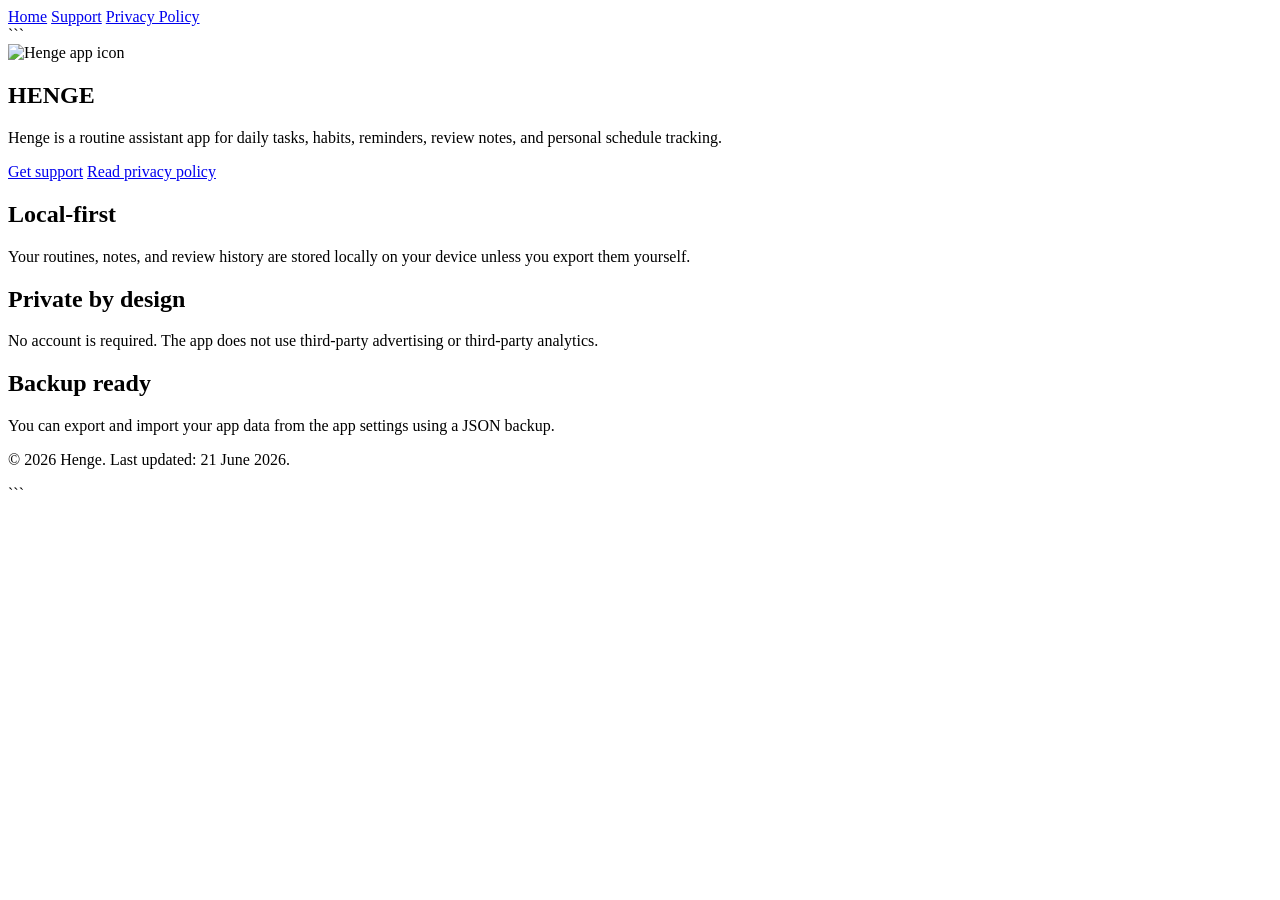
==== index.html @ 50da933f "Update index.html" ====
<!doctype html>

<html lang="en">
<head>
  <meta charset="utf-8">
  <meta name="viewport" content="width=device-width, initial-scale=1">

  <title>HENGE — routine assistant</title>
  <meta name="description" content="Henge is a routine assistant app for daily routines, habits, reminders, review notes, and personal schedule tracking.">

  <link rel="stylesheet" href="style.css">

  <link rel="icon" href="assets/favicon.ico">
  <link rel="apple-touch-icon" href="assets/apple-touch-icon.png">

  <meta property="og:title" content="HENGE">
  <meta property="og:description" content="A routine assistant app for routines, habits, reminders, notes, and review.">
  <meta property="og:image" content="assets/og-image.png">
  <meta property="og:type" content="website">

  <meta name="theme-color" content="#0f1115">
</head>
<body>
  <main class="wrapper">
    <nav>
      <a href="index.html">Home</a>
      <a href="support.html">Support</a>
      <a href="privacy.html">Privacy Policy</a>
    </nav>

```
<section class="hero">
  <img class="app-icon" src="assets/henge-icon.png" alt="Henge app icon">

  <h1>HENGE</h1>
  <p>Henge is a routine assistant app for daily tasks, habits, reminders, review notes, and personal schedule tracking.</p>

  <p>
    <a class="button" href="support.html">Get support</a>
    <a class="button" href="privacy.html">Read privacy policy</a>
  </p>
</section>

<section class="grid">
  <div class="card">
    <h2>Local-first</h2>
    <p>Your routines, notes, and review history are stored locally on your device unless you export them yourself.</p>
  </div>

  <div class="card">
    <h2>Private by design</h2>
    <p>No account is required. The app does not use third-party advertising or third-party analytics.</p>
  </div>

  <div class="card">
    <h2>Backup ready</h2>
    <p>You can export and import your app data from the app settings using a JSON backup.</p>
  </div>
</section>

<p class="footer">© 2026 Henge. Last updated: 21 June 2026.</p>
```

  </main>
</body>
</html>
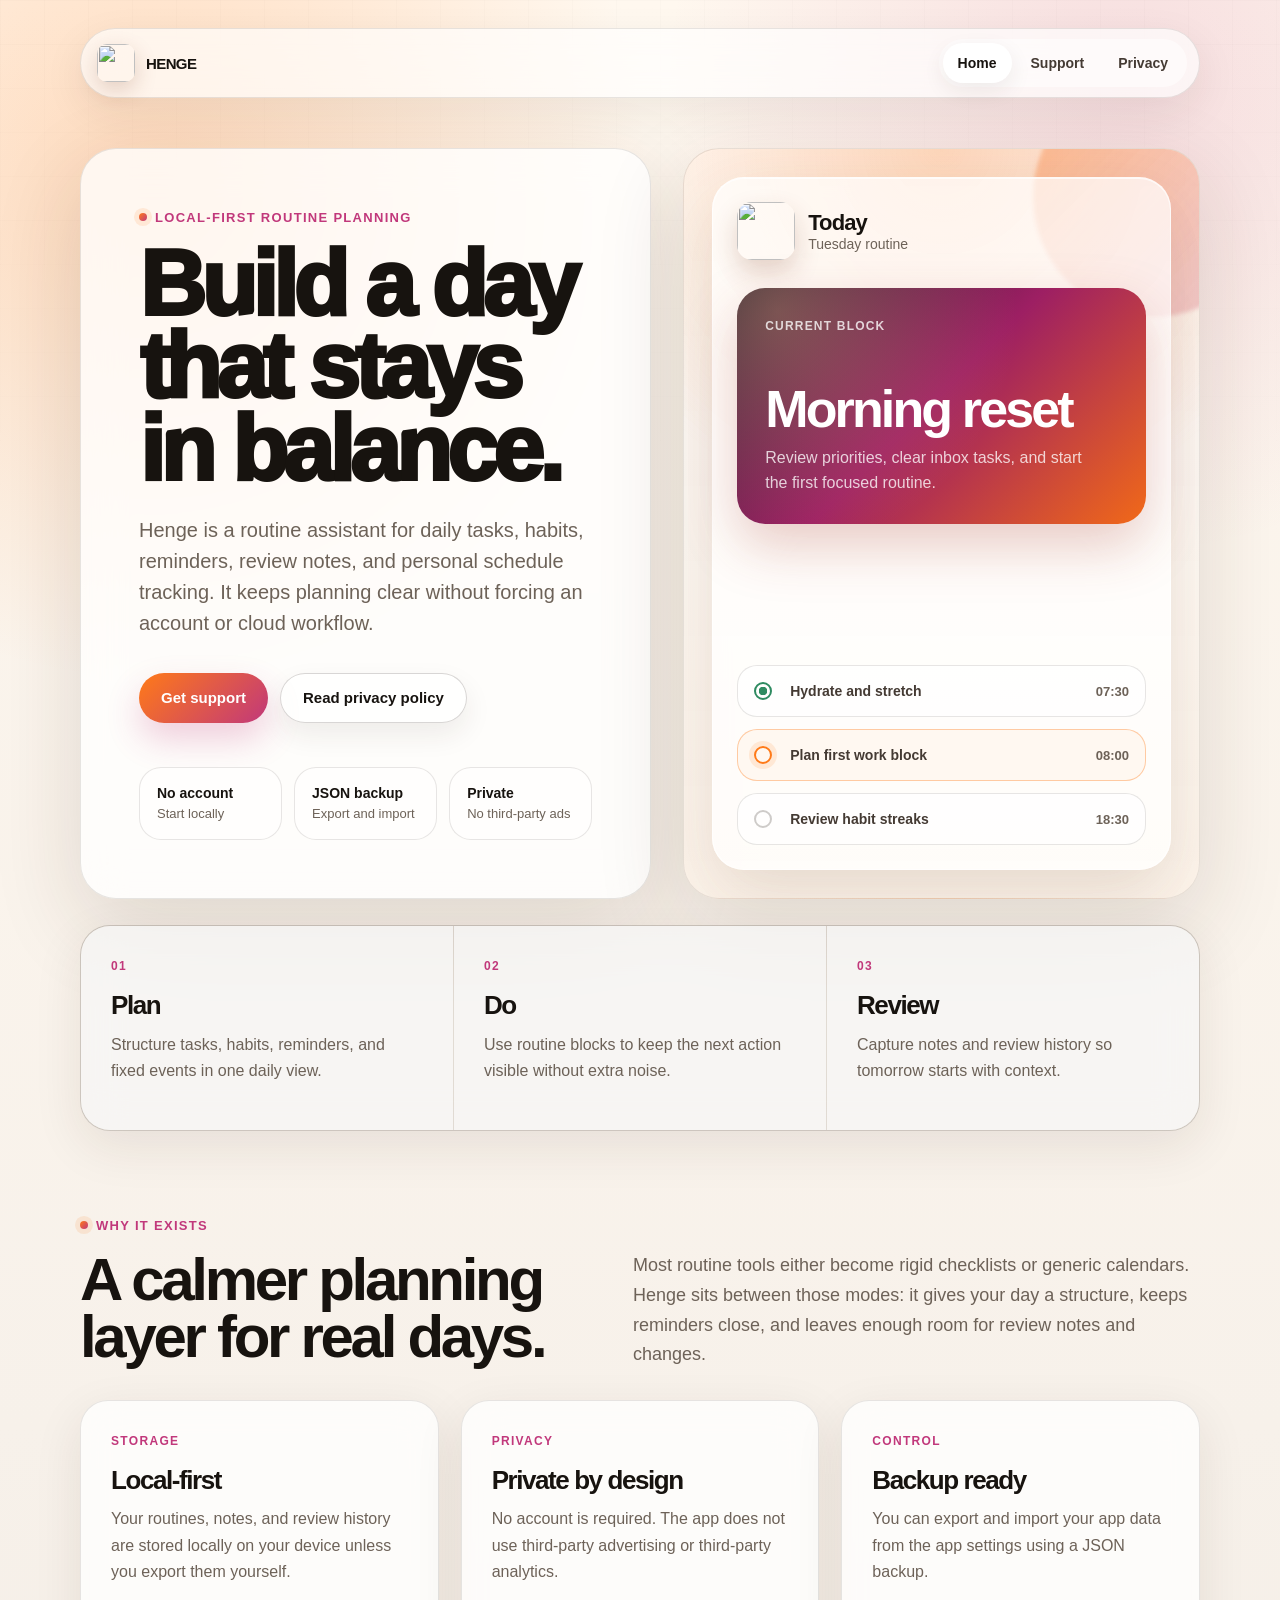
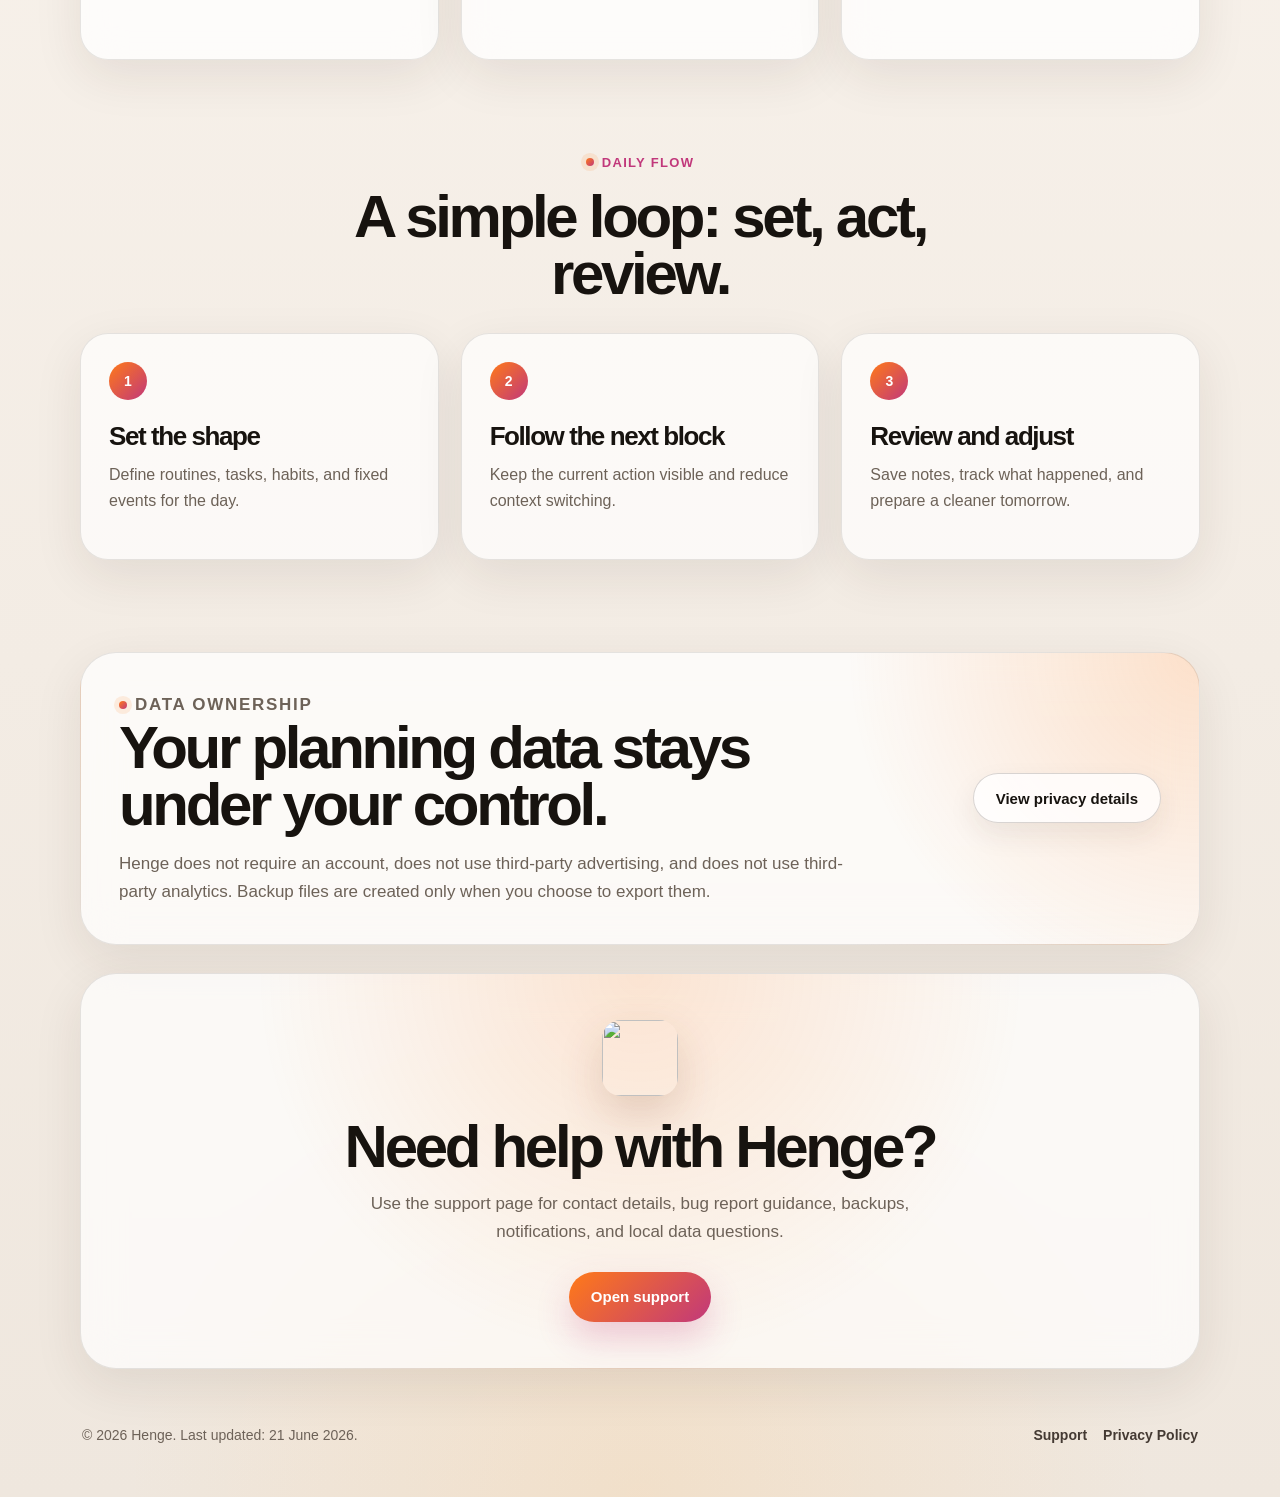
==== commit 67170b32: "Improve Henge website UI and UX" ====
--- a/index.html
+++ b/index.html
@@ -1,66 +1,191 @@
 <!doctype html>
-
 <html lang="en">
 <head>
   <meta charset="utf-8">
   <meta name="viewport" content="width=device-width, initial-scale=1">
 
-  <title>HENGE — routine assistant</title>
+  <title>HENGE — Routine assistant for daily planning</title>
   <meta name="description" content="Henge is a routine assistant app for daily routines, habits, reminders, review notes, and personal schedule tracking.">
 
   <link rel="stylesheet" href="style.css">
-
   <link rel="icon" href="assets/favicon.ico">
   <link rel="apple-touch-icon" href="assets/apple-touch-icon.png">
+  <link rel="manifest" href="site.webmanifest">
 
   <meta property="og:title" content="HENGE">
   <meta property="og:description" content="A routine assistant app for routines, habits, reminders, notes, and review.">
   <meta property="og:image" content="assets/og-image.png">
   <meta property="og:type" content="website">
 
-  <meta name="theme-color" content="#0f1115">
+  <meta name="theme-color" content="#fff8ef">
 </head>
 <body>
-  <main class="wrapper">
-    <nav>
-      <a href="index.html">Home</a>
-      <a href="support.html">Support</a>
-      <a href="privacy.html">Privacy Policy</a>
-    </nav>
+  <a class="skip-link" href="#main">Skip to content</a>
 
-```
-<section class="hero">
-  <img class="app-icon" src="assets/henge-icon.png" alt="Henge app icon">
+  <div class="site-shell">
+    <header class="site-header">
+      <a class="brand" href="index.html" aria-label="Henge home">
+        <img src="assets/henge-icon.png" alt="" class="brand-icon">
+        <span>HENGE</span>
+      </a>
 
-  <h1>HENGE</h1>
-  <p>Henge is a routine assistant app for daily tasks, habits, reminders, review notes, and personal schedule tracking.</p>
+      <nav class="site-nav" aria-label="Main navigation">
+        <a aria-current="page" href="index.html">Home</a>
+        <a href="support.html">Support</a>
+        <a href="privacy.html">Privacy</a>
+      </nav>
+    </header>
 
-  <p>
-    <a class="button" href="support.html">Get support</a>
-    <a class="button" href="privacy.html">Read privacy policy</a>
-  </p>
-</section>
+    <main id="main">
+      <section class="hero" aria-labelledby="hero-title">
+        <div class="hero-copy">
+          <p class="eyebrow">Local-first routine planning</p>
+          <h1 id="hero-title">Build a day that stays in balance.</h1>
+          <p class="hero-text">Henge is a routine assistant for daily tasks, habits, reminders, review notes, and personal schedule tracking. It keeps planning clear without forcing an account or cloud workflow.</p>
 
-<section class="grid">
-  <div class="card">
-    <h2>Local-first</h2>
-    <p>Your routines, notes, and review history are stored locally on your device unless you export them yourself.</p>
+          <div class="hero-actions" aria-label="Primary actions">
+            <a class="button primary" href="support.html">Get support</a>
+            <a class="button secondary" href="privacy.html">Read privacy policy</a>
+          </div>
+
+          <dl class="proof-grid" aria-label="Henge highlights">
+            <div>
+              <dt>No account</dt>
+              <dd>Start locally</dd>
+            </div>
+            <div>
+              <dt>JSON backup</dt>
+              <dd>Export and import</dd>
+            </div>
+            <div>
+              <dt>Private</dt>
+              <dd>No third-party ads</dd>
+            </div>
+          </dl>
+        </div>
+
+        <div class="hero-visual" aria-label="Henge routine preview">
+          <div class="device-card">
+            <div class="device-topbar">
+              <img src="assets/henge-icon.png" alt="" class="device-icon">
+              <div>
+                <strong>Today</strong>
+                <span>Tuesday routine</span>
+              </div>
+            </div>
+
+            <div class="focus-card">
+              <span class="focus-label">Current block</span>
+              <h2>Morning reset</h2>
+              <p>Review priorities, clear inbox tasks, and start the first focused routine.</p>
+            </div>
+
+            <div class="task-list" aria-hidden="true">
+              <div class="task-row complete"><span></span><p>Hydrate and stretch</p><time>07:30</time></div>
+              <div class="task-row active"><span></span><p>Plan first work block</p><time>08:00</time></div>
+              <div class="task-row"><span></span><p>Review habit streaks</p><time>18:30</time></div>
+            </div>
+          </div>
+        </div>
+      </section>
+
+      <section class="feature-strip" aria-label="Core product promises">
+        <article>
+          <span class="feature-number">01</span>
+          <h2>Plan</h2>
+          <p>Structure tasks, habits, reminders, and fixed events in one daily view.</p>
+        </article>
+        <article>
+          <span class="feature-number">02</span>
+          <h2>Do</h2>
+          <p>Use routine blocks to keep the next action visible without extra noise.</p>
+        </article>
+        <article>
+          <span class="feature-number">03</span>
+          <h2>Review</h2>
+          <p>Capture notes and review history so tomorrow starts with context.</p>
+        </article>
+      </section>
+
+      <section class="section intro-section" aria-labelledby="why-title">
+        <div class="section-heading">
+          <p class="eyebrow">Why it exists</p>
+          <h2 id="why-title">A calmer planning layer for real days.</h2>
+        </div>
+        <div class="section-copy">
+          <p>Most routine tools either become rigid checklists or generic calendars. Henge sits between those modes: it gives your day a structure, keeps reminders close, and leaves enough room for review notes and changes.</p>
+        </div>
+      </section>
+
+      <section class="cards-grid" aria-label="Henge features">
+        <article class="info-card">
+          <span class="card-kicker">Storage</span>
+          <h3>Local-first</h3>
+          <p>Your routines, notes, and review history are stored locally on your device unless you export them yourself.</p>
+        </article>
+
+        <article class="info-card">
+          <span class="card-kicker">Privacy</span>
+          <h3>Private by design</h3>
+          <p>No account is required. The app does not use third-party advertising or third-party analytics.</p>
+        </article>
+
+        <article class="info-card">
+          <span class="card-kicker">Control</span>
+          <h3>Backup ready</h3>
+          <p>You can export and import your app data from the app settings using a JSON backup.</p>
+        </article>
+      </section>
+
+      <section class="workflow" aria-labelledby="workflow-title">
+        <div class="section-heading centered">
+          <p class="eyebrow">Daily flow</p>
+          <h2 id="workflow-title">A simple loop: set, act, review.</h2>
+        </div>
+
+        <div class="timeline">
+          <article>
+            <span>1</span>
+            <h3>Set the shape</h3>
+            <p>Define routines, tasks, habits, and fixed events for the day.</p>
+          </article>
+          <article>
+            <span>2</span>
+            <h3>Follow the next block</h3>
+            <p>Keep the current action visible and reduce context switching.</p>
+          </article>
+          <article>
+            <span>3</span>
+            <h3>Review and adjust</h3>
+            <p>Save notes, track what happened, and prepare a cleaner tomorrow.</p>
+          </article>
+        </div>
+      </section>
+
+      <section class="privacy-band" aria-labelledby="privacy-title">
+        <div>
+          <p class="eyebrow">Data ownership</p>
+          <h2 id="privacy-title">Your planning data stays under your control.</h2>
+          <p>Henge does not require an account, does not use third-party advertising, and does not use third-party analytics. Backup files are created only when you choose to export them.</p>
+        </div>
+        <a class="button secondary" href="privacy.html">View privacy details</a>
+      </section>
+
+      <section class="final-cta" aria-labelledby="support-title">
+        <img src="assets/henge-icon.png" alt="" class="cta-icon">
+        <h2 id="support-title">Need help with Henge?</h2>
+        <p>Use the support page for contact details, bug report guidance, backups, notifications, and local data questions.</p>
+        <a class="button primary" href="support.html">Open support</a>
+      </section>
+    </main>
+
+    <footer class="site-footer">
+      <p>© 2026 Henge. Last updated: 21 June 2026.</p>
+      <div>
+        <a href="support.html">Support</a>
+        <a href="privacy.html">Privacy Policy</a>
+      </div>
+    </footer>
   </div>
-
-  <div class="card">
-    <h2>Private by design</h2>
-    <p>No account is required. The app does not use third-party advertising or third-party analytics.</p>
-  </div>
-
-  <div class="card">
-    <h2>Backup ready</h2>
-    <p>You can export and import your app data from the app settings using a JSON backup.</p>
-  </div>
-</section>
-
-<p class="footer">© 2026 Henge. Last updated: 21 June 2026.</p>
-```
-
-  </main>
 </body>
 </html>
--- a/style.css
+++ b/style.css
@@ -0,0 +1,1041 @@
+:root {
+  color-scheme: light;
+  --page: #f7f1ea;
+  --page-warm: #fff8ef;
+  --surface: rgba(255, 255, 255, 0.76);
+  --surface-solid: #ffffff;
+  --surface-muted: rgba(255, 247, 237, 0.72);
+  --text: #17130f;
+  --muted: #6d6258;
+  --muted-strong: #443a33;
+  --line: rgba(42, 31, 22, 0.11);
+  --line-strong: rgba(42, 31, 22, 0.18);
+  --accent: #ff7a18;
+  --accent-2: #c1387b;
+  --accent-3: #5b2cab;
+  --success: #2f8b61;
+  --shadow: 0 28px 90px rgba(55, 36, 22, 0.14);
+  --soft-shadow: 0 16px 50px rgba(55, 36, 22, 0.09);
+  --radius-xl: 36px;
+  --radius-lg: 28px;
+  --radius-md: 20px;
+  --content: 1120px;
+}
+
+* {
+  box-sizing: border-box;
+}
+
+html {
+  min-height: 100%;
+  background: var(--page);
+  scroll-behavior: smooth;
+}
+
+body {
+  margin: 0;
+  min-height: 100%;
+  color: var(--text);
+  font-family: -apple-system, BlinkMacSystemFont, "SF Pro Display", "SF Pro Text", "Segoe UI", sans-serif;
+  text-rendering: optimizeLegibility;
+  background:
+    radial-gradient(circle at 12% 6%, rgba(255, 122, 24, 0.24), transparent 31rem),
+    radial-gradient(circle at 88% 3%, rgba(193, 56, 123, 0.14), transparent 29rem),
+    radial-gradient(circle at 50% 100%, rgba(255, 184, 94, 0.16), transparent 32rem),
+    linear-gradient(180deg, #fff8ef 0%, #f7f1ea 46%, #efe7de 100%);
+}
+
+body::before {
+  content: "";
+  position: fixed;
+  inset: 0;
+  pointer-events: none;
+  opacity: 0.45;
+  background-image: linear-gradient(rgba(23, 19, 15, 0.04) 1px, transparent 1px), linear-gradient(90deg, rgba(23, 19, 15, 0.04) 1px, transparent 1px);
+  background-size: 44px 44px;
+  mask-image: linear-gradient(to bottom, rgba(0, 0, 0, 0.75), transparent 72%);
+}
+
+img {
+  max-width: 100%;
+}
+
+a {
+  color: inherit;
+}
+
+.skip-link {
+  position: absolute;
+  left: 16px;
+  top: -80px;
+  z-index: 10;
+  padding: 10px 14px;
+  border-radius: 999px;
+  color: #fff;
+  background: var(--text);
+  text-decoration: none;
+}
+
+.skip-link:focus {
+  top: 16px;
+}
+
+.site-shell {
+  position: relative;
+  width: min(var(--content), calc(100% - 48px));
+  margin: 0 auto;
+  padding: 28px 0 54px;
+}
+
+.site-header {
+  position: sticky;
+  top: 16px;
+  z-index: 5;
+  display: flex;
+  align-items: center;
+  justify-content: space-between;
+  gap: 20px;
+  min-height: 64px;
+  margin-bottom: 50px;
+  padding: 10px 12px 10px 16px;
+  border: 1px solid var(--line);
+  border-radius: 999px;
+  background: rgba(255, 255, 255, 0.66);
+  box-shadow: 0 14px 42px rgba(55, 36, 22, 0.08);
+  backdrop-filter: blur(22px);
+}
+
+.brand {
+  display: inline-flex;
+  align-items: center;
+  gap: 11px;
+  min-width: 0;
+  color: var(--text);
+  text-decoration: none;
+  font-size: 15px;
+  font-weight: 900;
+  letter-spacing: -0.04em;
+}
+
+.brand-icon {
+  width: 38px;
+  height: 38px;
+  flex: 0 0 auto;
+  object-fit: cover;
+  border-radius: 10px;
+  box-shadow: 0 8px 22px rgba(119, 49, 18, 0.20);
+}
+
+.site-nav {
+  display: flex;
+  align-items: center;
+  gap: 4px;
+  padding: 4px;
+  border-radius: 999px;
+  background: rgba(255, 255, 255, 0.52);
+}
+
+.site-nav a {
+  display: inline-flex;
+  align-items: center;
+  justify-content: center;
+  min-height: 40px;
+  padding: 0 15px;
+  border-radius: 999px;
+  color: var(--muted-strong);
+  text-decoration: none;
+  font-size: 14px;
+  font-weight: 700;
+  white-space: nowrap;
+}
+
+.site-nav a:hover,
+.site-nav a[aria-current="page"] {
+  color: var(--text);
+  background: var(--surface-solid);
+  box-shadow: 0 8px 22px rgba(55, 36, 22, 0.08);
+}
+
+.hero {
+  display: grid;
+  grid-template-columns: minmax(0, 1.05fr) minmax(360px, 0.95fr);
+  gap: 32px;
+  align-items: stretch;
+  margin-bottom: 26px;
+}
+
+.hero-copy,
+.hero-visual,
+.feature-strip,
+.info-card,
+.privacy-band,
+.final-cta,
+.subpage-hero,
+.contact-card,
+.policy-card,
+.policy-summary,
+.faq-card {
+  border: 1px solid var(--line);
+  background: var(--surface);
+  box-shadow: var(--soft-shadow);
+  backdrop-filter: blur(20px);
+}
+
+.hero-copy {
+  min-height: 620px;
+  padding: 58px;
+  border-radius: var(--radius-xl);
+  box-shadow: var(--shadow);
+}
+
+.eyebrow {
+  display: inline-flex;
+  align-items: center;
+  gap: 8px;
+  margin: 0 0 18px;
+  color: var(--accent-2);
+  font-size: 13px;
+  font-weight: 850;
+  letter-spacing: 0.10em;
+  text-transform: uppercase;
+}
+
+.eyebrow::before {
+  content: "";
+  width: 8px;
+  height: 8px;
+  border-radius: 999px;
+  background: linear-gradient(135deg, var(--accent), var(--accent-2));
+  box-shadow: 0 0 0 5px rgba(255, 122, 24, 0.12);
+}
+
+h1,
+h2,
+h3,
+p {
+  margin-top: 0;
+}
+
+h1,
+h2,
+h3 {
+  letter-spacing: -0.055em;
+  color: var(--text);
+}
+
+.hero h1 {
+  max-width: 720px;
+  margin-bottom: 24px;
+  font-size: clamp(56px, 8vw, 92px);
+  line-height: 0.9;
+  font-weight: 950;
+}
+
+.hero-text {
+  max-width: 650px;
+  margin-bottom: 34px;
+  color: var(--muted);
+  font-size: 20px;
+  line-height: 1.55;
+}
+
+.hero-actions {
+  display: flex;
+  flex-wrap: wrap;
+  gap: 12px;
+  margin-bottom: 44px;
+}
+
+.button {
+  display: inline-flex;
+  align-items: center;
+  justify-content: center;
+  min-height: 50px;
+  padding: 0 22px;
+  border-radius: 999px;
+  text-decoration: none;
+  font-size: 15px;
+  font-weight: 820;
+  transition: transform 160ms ease, box-shadow 160ms ease, background 160ms ease;
+}
+
+.button:hover {
+  transform: translateY(-1px);
+}
+
+.button.primary {
+  color: #fff;
+  background: linear-gradient(135deg, var(--accent), var(--accent-2));
+  box-shadow: 0 16px 34px rgba(193, 56, 123, 0.24);
+}
+
+.button.secondary {
+  color: var(--text);
+  border: 1px solid var(--line-strong);
+  background: rgba(255, 255, 255, 0.78);
+  box-shadow: 0 12px 28px rgba(55, 36, 22, 0.08);
+}
+
+.proof-grid {
+  display: grid;
+  grid-template-columns: repeat(3, minmax(0, 1fr));
+  gap: 12px;
+  margin: 0;
+}
+
+.proof-grid div {
+  padding: 17px;
+  border: 1px solid var(--line);
+  border-radius: 22px;
+  background: rgba(255, 255, 255, 0.58);
+}
+
+.proof-grid dt {
+  margin-bottom: 4px;
+  color: var(--text);
+  font-size: 14px;
+  font-weight: 850;
+}
+
+.proof-grid dd {
+  margin: 0;
+  color: var(--muted);
+  font-size: 13px;
+  line-height: 1.35;
+}
+
+.hero-visual {
+  position: relative;
+  overflow: hidden;
+  min-height: 620px;
+  padding: 28px;
+  border-radius: var(--radius-xl);
+  background:
+    radial-gradient(circle at 50% 0%, rgba(255, 122, 24, 0.28), transparent 24rem),
+    linear-gradient(180deg, rgba(255, 255, 255, 0.78), rgba(255, 245, 235, 0.74));
+  box-shadow: var(--shadow);
+}
+
+.hero-visual::before {
+  content: "";
+  position: absolute;
+  width: 240px;
+  height: 240px;
+  right: -74px;
+  top: -72px;
+  border-radius: 999px;
+  background: linear-gradient(135deg, rgba(255, 122, 24, 0.36), rgba(193, 56, 123, 0.22));
+  filter: blur(2px);
+}
+
+.device-card {
+  position: relative;
+  display: flex;
+  flex-direction: column;
+  min-height: 100%;
+  padding: 24px;
+  border: 1px solid rgba(255, 255, 255, 0.68);
+  border-radius: 32px;
+  background: rgba(255, 255, 255, 0.70);
+  box-shadow: inset 0 1px 0 rgba(255, 255, 255, 0.72), 0 26px 68px rgba(90, 45, 17, 0.15);
+}
+
+.device-topbar {
+  display: flex;
+  align-items: center;
+  gap: 13px;
+  margin-bottom: 28px;
+}
+
+.device-icon {
+  width: 58px;
+  height: 58px;
+  object-fit: cover;
+  border-radius: 15px;
+  box-shadow: 0 12px 26px rgba(119, 49, 18, 0.20);
+}
+
+.device-topbar strong,
+.device-topbar span {
+  display: block;
+}
+
+.device-topbar strong {
+  font-size: 22px;
+  letter-spacing: -0.04em;
+}
+
+.device-topbar span {
+  color: var(--muted);
+  font-size: 14px;
+}
+
+.focus-card {
+  padding: 28px;
+  border-radius: 28px;
+  color: #fff;
+  background:
+    radial-gradient(circle at 10% 10%, rgba(255, 210, 135, 0.32), transparent 15rem),
+    linear-gradient(135deg, #25162f, #9d1f63 48%, #f16918);
+  box-shadow: 0 22px 54px rgba(166, 55, 41, 0.26);
+}
+
+.focus-label {
+  display: inline-flex;
+  margin-bottom: 52px;
+  color: rgba(255, 255, 255, 0.78);
+  font-size: 12px;
+  font-weight: 820;
+  letter-spacing: 0.10em;
+  text-transform: uppercase;
+}
+
+.focus-card h2 {
+  margin-bottom: 12px;
+  color: #fff;
+  font-size: clamp(34px, 5vw, 52px);
+  line-height: 0.95;
+}
+
+.focus-card p {
+  max-width: 320px;
+  margin-bottom: 0;
+  color: rgba(255, 255, 255, 0.78);
+  line-height: 1.55;
+}
+
+.task-list {
+  display: grid;
+  gap: 12px;
+  margin-top: auto;
+  padding-top: 24px;
+}
+
+.task-row {
+  display: grid;
+  grid-template-columns: 24px minmax(0, 1fr) auto;
+  gap: 12px;
+  align-items: center;
+  padding: 16px;
+  border: 1px solid var(--line);
+  border-radius: 20px;
+  background: rgba(255, 255, 255, 0.68);
+}
+
+.task-row span {
+  width: 18px;
+  height: 18px;
+  border: 2px solid rgba(68, 58, 51, 0.26);
+  border-radius: 999px;
+}
+
+.task-row.complete span {
+  border-color: var(--success);
+  background: radial-gradient(circle, var(--success) 42%, transparent 45%);
+}
+
+.task-row.active {
+  border-color: rgba(255, 122, 24, 0.36);
+  background: rgba(255, 248, 239, 0.88);
+}
+
+.task-row.active span {
+  border-color: var(--accent);
+  box-shadow: 0 0 0 5px rgba(255, 122, 24, 0.13);
+}
+
+.task-row p {
+  overflow: hidden;
+  margin: 0;
+  color: var(--muted-strong);
+  font-size: 14px;
+  font-weight: 700;
+  text-overflow: ellipsis;
+  white-space: nowrap;
+}
+
+.task-row time {
+  color: var(--muted);
+  font-size: 13px;
+  font-weight: 750;
+}
+
+.feature-strip {
+  display: grid;
+  grid-template-columns: repeat(3, 1fr);
+  gap: 1px;
+  overflow: hidden;
+  margin-bottom: 84px;
+  border-radius: 30px;
+  background: var(--line);
+}
+
+.feature-strip article {
+  padding: 30px;
+  background: rgba(255, 255, 255, 0.72);
+}
+
+.feature-number,
+.card-kicker {
+  display: inline-block;
+  margin-bottom: 18px;
+  color: var(--accent-2);
+  font-size: 12px;
+  font-weight: 900;
+  letter-spacing: 0.11em;
+  text-transform: uppercase;
+}
+
+.feature-strip h2,
+.info-card h3,
+.timeline h3,
+.faq-card h3 {
+  margin-bottom: 12px;
+  font-size: 26px;
+  line-height: 1.08;
+}
+
+.feature-strip p,
+.info-card p,
+.timeline p,
+.privacy-band p,
+.final-cta p,
+.subpage-hero p,
+.contact-card p,
+.faq-card p,
+.policy-card p,
+.section-copy p {
+  color: var(--muted);
+  line-height: 1.65;
+}
+
+.section {
+  display: grid;
+  grid-template-columns: minmax(0, 0.92fr) minmax(0, 1.08fr);
+  gap: 70px;
+  align-items: start;
+  margin-bottom: 30px;
+}
+
+.section-heading h2,
+.privacy-band h2,
+.final-cta h2,
+.subpage-hero h1 {
+  margin-bottom: 0;
+  font-size: clamp(38px, 5vw, 60px);
+  line-height: 0.96;
+}
+
+.section-copy {
+  padding-top: 36px;
+}
+
+.section-copy p {
+  margin-bottom: 0;
+  font-size: 18px;
+}
+
+.centered {
+  max-width: 740px;
+  margin-inline: auto;
+  text-align: center;
+}
+
+.cards-grid {
+  display: grid;
+  grid-template-columns: repeat(3, 1fr);
+  gap: 22px;
+  margin-bottom: 92px;
+}
+
+.info-card,
+.contact-card,
+.faq-card {
+  border-radius: var(--radius-lg);
+  padding: 30px;
+}
+
+.info-card {
+  min-height: 260px;
+}
+
+.workflow {
+  margin-bottom: 92px;
+}
+
+.timeline {
+  position: relative;
+  display: grid;
+  grid-template-columns: repeat(3, 1fr);
+  gap: 22px;
+  margin-top: 30px;
+}
+
+.timeline article {
+  padding: 28px;
+  border: 1px solid var(--line);
+  border-radius: var(--radius-lg);
+  background: rgba(255, 255, 255, 0.68);
+  box-shadow: var(--soft-shadow);
+}
+
+.timeline span {
+  display: inline-flex;
+  align-items: center;
+  justify-content: center;
+  width: 38px;
+  height: 38px;
+  margin-bottom: 22px;
+  border-radius: 999px;
+  color: #fff;
+  font-size: 14px;
+  font-weight: 900;
+  background: linear-gradient(135deg, var(--accent), var(--accent-2));
+}
+
+.privacy-band {
+  display: grid;
+  grid-template-columns: minmax(0, 1fr) auto;
+  gap: 28px;
+  align-items: center;
+  margin-bottom: 28px;
+  padding: 38px;
+  border-radius: var(--radius-xl);
+  background:
+    radial-gradient(circle at 100% 0%, rgba(255, 122, 24, 0.20), transparent 22rem),
+    rgba(255, 255, 255, 0.72);
+}
+
+.privacy-band h2 {
+  max-width: 720px;
+  margin-bottom: 16px;
+}
+
+.privacy-band p {
+  max-width: 760px;
+  margin-bottom: 0;
+  font-size: 17px;
+}
+
+.final-cta {
+  padding: 46px 34px;
+  border-radius: var(--radius-xl);
+  text-align: center;
+  background:
+    radial-gradient(circle at 50% 0%, rgba(255, 122, 24, 0.16), transparent 24rem),
+    rgba(255, 255, 255, 0.70);
+}
+
+.cta-icon,
+.page-icon {
+  display: block;
+  object-fit: cover;
+  box-shadow: 0 18px 44px rgba(119, 49, 18, 0.18);
+}
+
+.cta-icon {
+  width: 76px;
+  height: 76px;
+  margin: 0 auto 22px;
+  border-radius: 19px;
+}
+
+.final-cta h2 {
+  margin-bottom: 14px;
+}
+
+.final-cta p {
+  max-width: 620px;
+  margin: 0 auto 26px;
+  font-size: 17px;
+}
+
+.site-footer {
+  display: flex;
+  justify-content: space-between;
+  gap: 20px;
+  margin-top: 36px;
+  padding: 22px 2px 0;
+  color: var(--muted);
+  font-size: 14px;
+}
+
+.site-footer p {
+  margin: 0;
+}
+
+.site-footer div {
+  display: flex;
+  gap: 16px;
+}
+
+.site-footer a {
+  color: var(--muted-strong);
+  text-decoration: none;
+  font-weight: 700;
+}
+
+.subpage-hero {
+  max-width: 900px;
+  margin: 0 auto 28px;
+  padding: 54px;
+  border-radius: var(--radius-xl);
+  text-align: center;
+  box-shadow: var(--shadow);
+}
+
+.page-icon {
+  width: 86px;
+  height: 86px;
+  margin: 0 auto 24px;
+  border-radius: 21px;
+}
+
+.subpage-hero h1 {
+  margin-bottom: 18px;
+}
+
+.subpage-hero p:not(.eyebrow) {
+  max-width: 660px;
+  margin: 0 auto;
+  font-size: 18px;
+}
+
+.last-updated {
+  margin-top: 18px !important;
+  font-size: 15px !important;
+}
+
+.support-layout {
+  display: grid;
+  grid-template-columns: minmax(280px, 0.8fr) minmax(0, 1.2fr);
+  gap: 22px;
+  margin-bottom: 78px;
+}
+
+.contact-card {
+  background:
+    radial-gradient(circle at 0% 0%, rgba(255, 122, 24, 0.16), transparent 18rem),
+    rgba(255, 255, 255, 0.72);
+}
+
+.contact-card h2,
+.large-card h2,
+.policy-summary h2,
+.policy-card h2 {
+  margin-bottom: 14px;
+  font-size: 28px;
+  line-height: 1.08;
+}
+
+.email-link {
+  display: inline-flex;
+  align-items: center;
+  min-height: 46px;
+  margin-top: 12px;
+  padding: 0 16px;
+  border: 1px solid var(--line-strong);
+  border-radius: 999px;
+  background: rgba(255, 255, 255, 0.78);
+  color: var(--text);
+  font-weight: 820;
+  text-decoration: none;
+}
+
+.large-card {
+  min-height: auto;
+}
+
+.clean-list {
+  display: grid;
+  grid-template-columns: repeat(2, minmax(0, 1fr));
+  gap: 10px;
+  margin: 20px 0 0;
+  padding: 0;
+  list-style: none;
+}
+
+.clean-list li {
+  padding: 11px 13px;
+  border: 1px solid var(--line);
+  border-radius: 16px;
+  color: var(--muted-strong);
+  background: rgba(255, 255, 255, 0.58);
+  font-size: 14px;
+  font-weight: 750;
+}
+
+.faq-section {
+  margin-bottom: 16px;
+}
+
+.faq-grid {
+  display: grid;
+  grid-template-columns: repeat(2, 1fr);
+  gap: 20px;
+  margin-top: 28px;
+}
+
+.faq-card {
+  min-height: 190px;
+}
+
+.policy-layout {
+  display: grid;
+  grid-template-columns: 320px minmax(0, 1fr);
+  gap: 24px;
+  align-items: start;
+}
+
+.policy-summary {
+  position: sticky;
+  top: 104px;
+  padding: 28px;
+  border-radius: var(--radius-lg);
+}
+
+.policy-summary ul {
+  display: grid;
+  gap: 12px;
+  margin: 18px 0 0;
+  padding: 0;
+  list-style: none;
+}
+
+.policy-summary li {
+  position: relative;
+  padding-left: 26px;
+  color: var(--muted-strong);
+  line-height: 1.45;
+}
+
+.policy-summary li::before {
+  content: "";
+  position: absolute;
+  left: 0;
+  top: 0.52em;
+  width: 10px;
+  height: 10px;
+  border-radius: 999px;
+  background: linear-gradient(135deg, var(--accent), var(--accent-2));
+}
+
+.policy-card {
+  padding: 44px;
+  border-radius: var(--radius-xl);
+}
+
+.policy-card h2:not(:first-child) {
+  margin-top: 38px;
+}
+
+.policy-card p {
+  margin-bottom: 12px;
+  font-size: 17px;
+}
+
+.policy-card a {
+  color: var(--accent-2);
+  font-weight: 800;
+}
+
+@media (max-width: 980px) {
+  .site-shell {
+    width: min(100% - 32px, var(--content));
+  }
+
+  .hero {
+    grid-template-columns: 1fr;
+  }
+
+  .hero-copy,
+  .hero-visual {
+    min-height: auto;
+  }
+
+  .hero-copy {
+    padding: 44px;
+  }
+
+  .hero-visual {
+    padding: 22px;
+  }
+
+  .feature-strip,
+  .cards-grid,
+  .timeline {
+    grid-template-columns: 1fr;
+  }
+
+  .section,
+  .privacy-band,
+  .support-layout,
+  .policy-layout {
+    grid-template-columns: 1fr;
+  }
+
+  .section {
+    gap: 14px;
+  }
+
+  .section-copy {
+    padding-top: 0;
+  }
+
+  .policy-summary {
+    position: static;
+  }
+}
+
+@media (max-width: 720px) {
+  body::before {
+    background-size: 36px 36px;
+  }
+
+  .site-shell {
+    width: min(100% - 24px, var(--content));
+    padding-top: 16px;
+  }
+
+  .site-header {
+    position: static;
+    flex-direction: column;
+    align-items: stretch;
+    gap: 12px;
+    margin-bottom: 24px;
+    padding: 14px;
+    border-radius: 26px;
+  }
+
+  .brand {
+    justify-content: center;
+  }
+
+  .site-nav {
+    justify-content: center;
+    overflow-x: auto;
+  }
+
+  .site-nav a {
+    flex: 1 0 auto;
+    padding-inline: 12px;
+  }
+
+  .hero {
+    gap: 18px;
+  }
+
+  .hero-copy {
+    padding: 34px 22px;
+    border-radius: 30px;
+  }
+
+  .hero h1 {
+    font-size: clamp(48px, 15vw, 66px);
+  }
+
+  .hero-text,
+  .section-copy p,
+  .privacy-band p,
+  .final-cta p,
+  .subpage-hero p:not(.eyebrow) {
+    font-size: 16px;
+  }
+
+  .hero-actions {
+    margin-bottom: 28px;
+  }
+
+  .button {
+    width: 100%;
+  }
+
+  .proof-grid {
+    grid-template-columns: 1fr;
+  }
+
+  .device-card {
+    padding: 18px;
+    border-radius: 26px;
+  }
+
+  .focus-card {
+    padding: 24px;
+    border-radius: 24px;
+  }
+
+  .focus-label {
+    margin-bottom: 34px;
+  }
+
+  .task-row {
+    grid-template-columns: 22px minmax(0, 1fr);
+  }
+
+  .task-row time {
+    display: none;
+  }
+
+  .feature-strip {
+    margin-bottom: 56px;
+    border-radius: 26px;
+  }
+
+  .feature-strip article,
+  .info-card,
+  .contact-card,
+  .faq-card,
+  .timeline article {
+    padding: 24px;
+  }
+
+  .section-heading h2,
+  .privacy-band h2,
+  .final-cta h2,
+  .subpage-hero h1 {
+    font-size: clamp(34px, 11vw, 46px);
+  }
+
+  .cards-grid,
+  .workflow {
+    margin-bottom: 58px;
+  }
+
+  .privacy-band,
+  .final-cta,
+  .subpage-hero,
+  .policy-card {
+    padding: 28px 22px;
+    border-radius: 30px;
+  }
+
+  .faq-grid,
+  .clean-list {
+    grid-template-columns: 1fr;
+  }
+
+  .policy-card h2:not(:first-child) {
+    margin-top: 30px;
+  }
+
+  .site-footer {
+    flex-direction: column;
+    align-items: center;
+    text-align: center;
+  }
+}
+
+@media (prefers-reduced-motion: reduce) {
+  html {
+    scroll-behavior: auto;
+  }
+
+  *,
+  *::before,
+  *::after {
+    animation-duration: 0.01ms !important;
+    animation-iteration-count: 1 !important;
+    scroll-behavior: auto !important;
+    transition-duration: 0.01ms !important;
+  }
+}
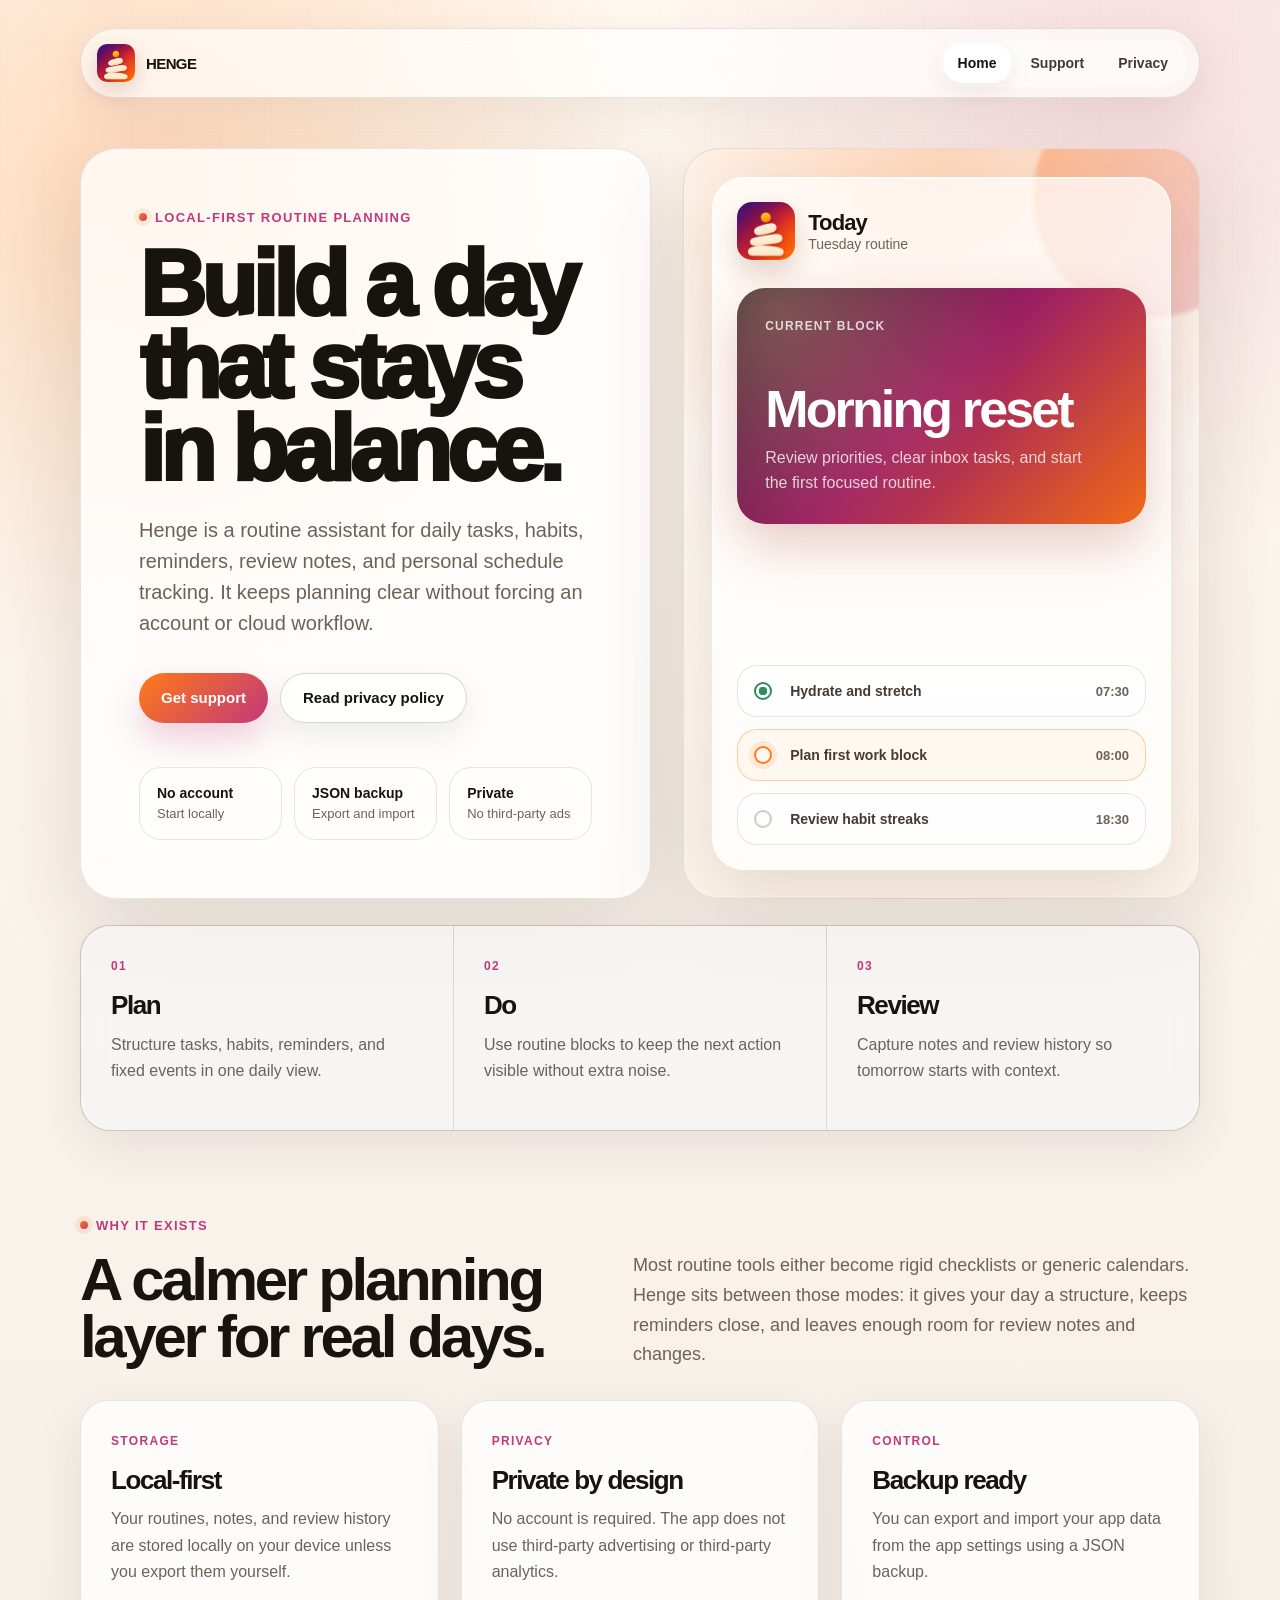
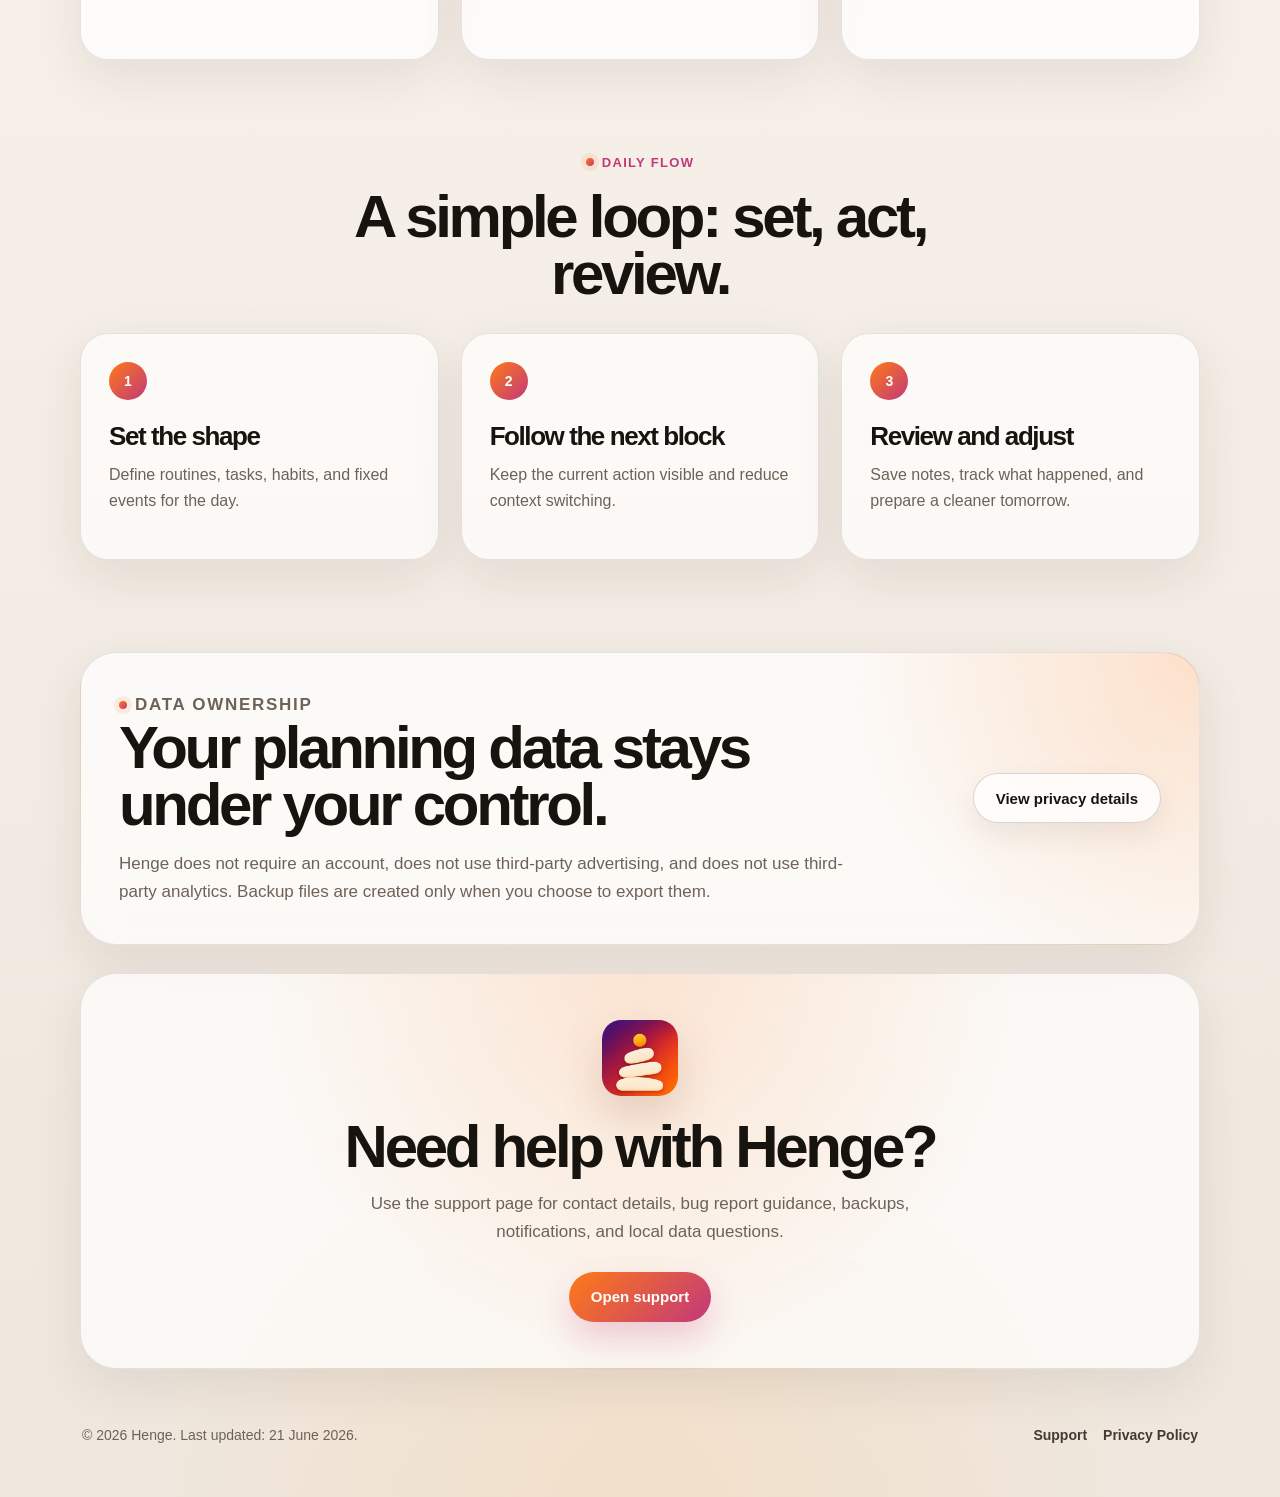
==== commit 207f1f64: "Use clean Henge homepage URL" ====
--- a/index.html
+++ b/index.html
@@ -24,13 +24,13 @@
 
   <div class="site-shell">
     <header class="site-header">
-      <a class="brand" href="index.html" aria-label="Henge home">
+      <a class="brand" href="/henge/" aria-label="Henge home">
         <img src="assets/henge-icon.png" alt="" class="brand-icon">
         <span>HENGE</span>
       </a>
 
       <nav class="site-nav" aria-label="Main navigation">
-        <a aria-current="page" href="index.html">Home</a>
+        <a aria-current="page" href="/henge/">Home</a>
         <a href="support.html">Support</a>
         <a href="privacy.html">Privacy</a>
       </nav>
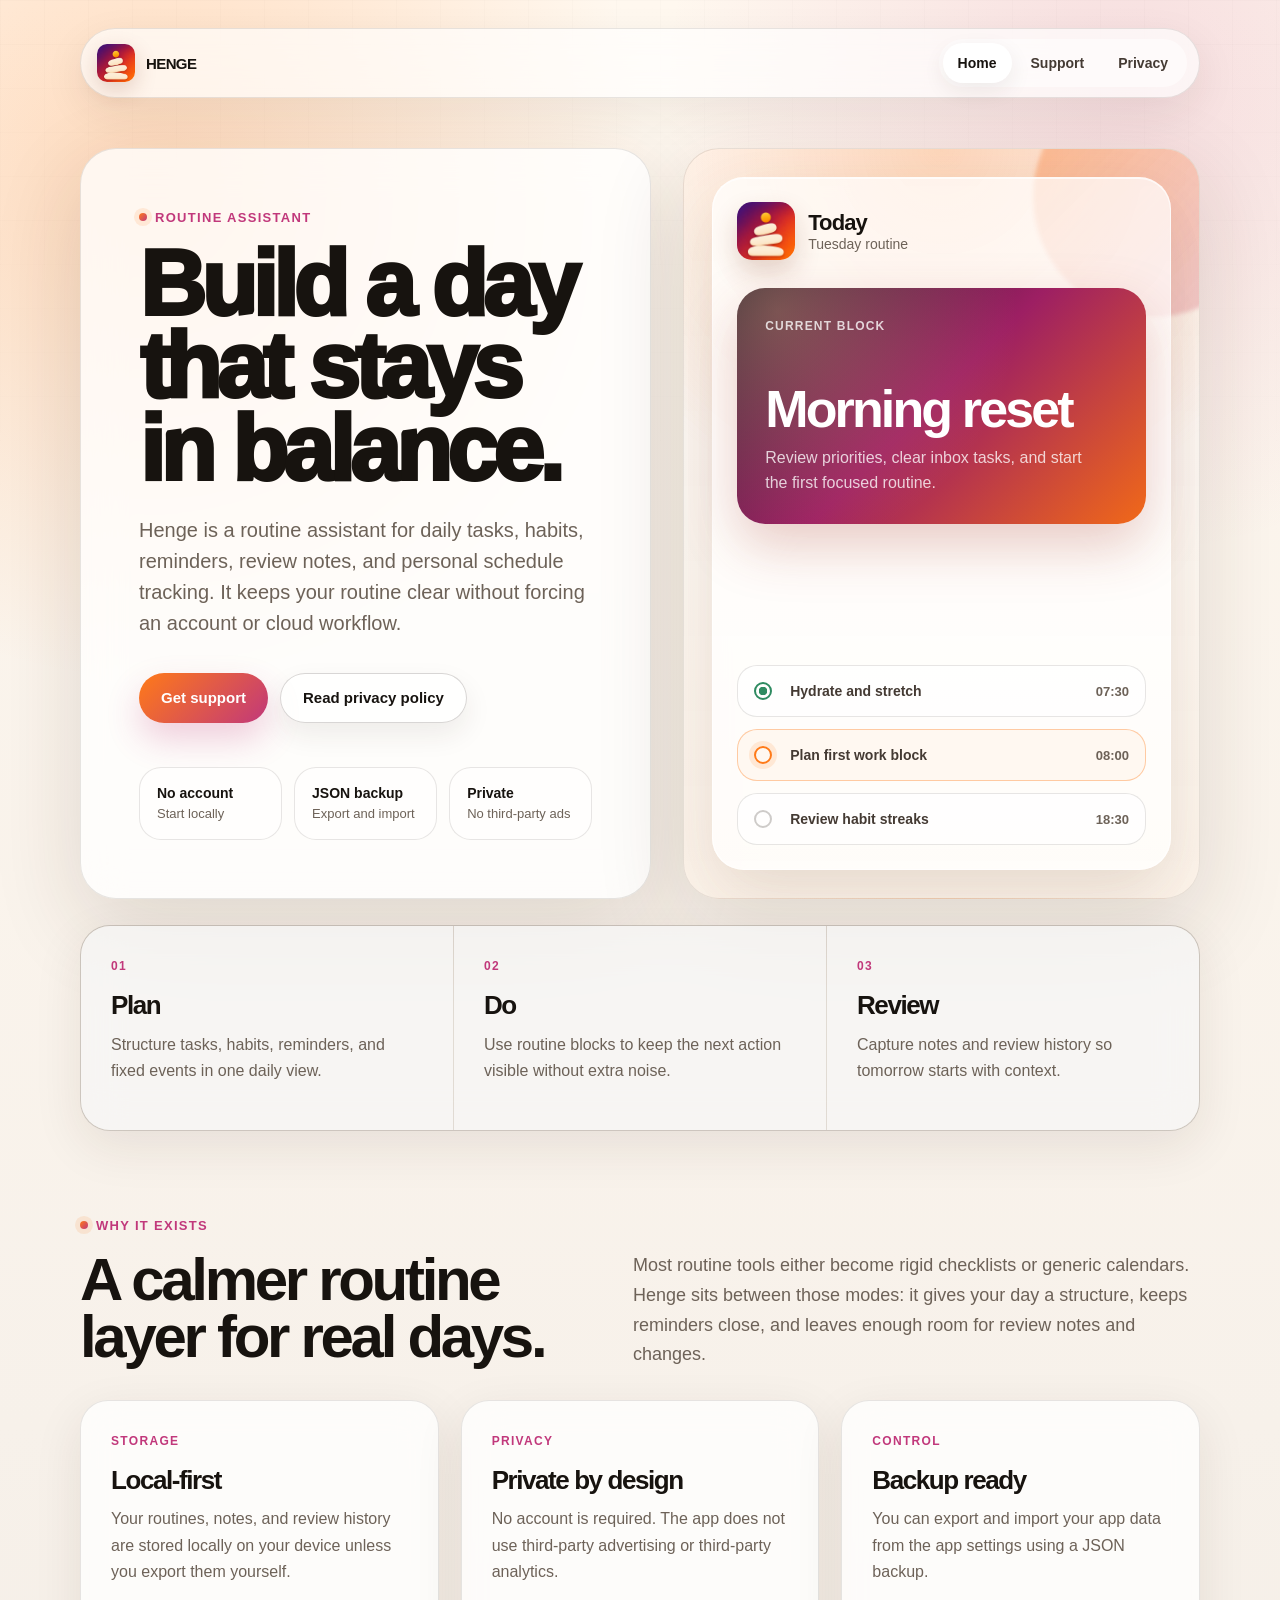
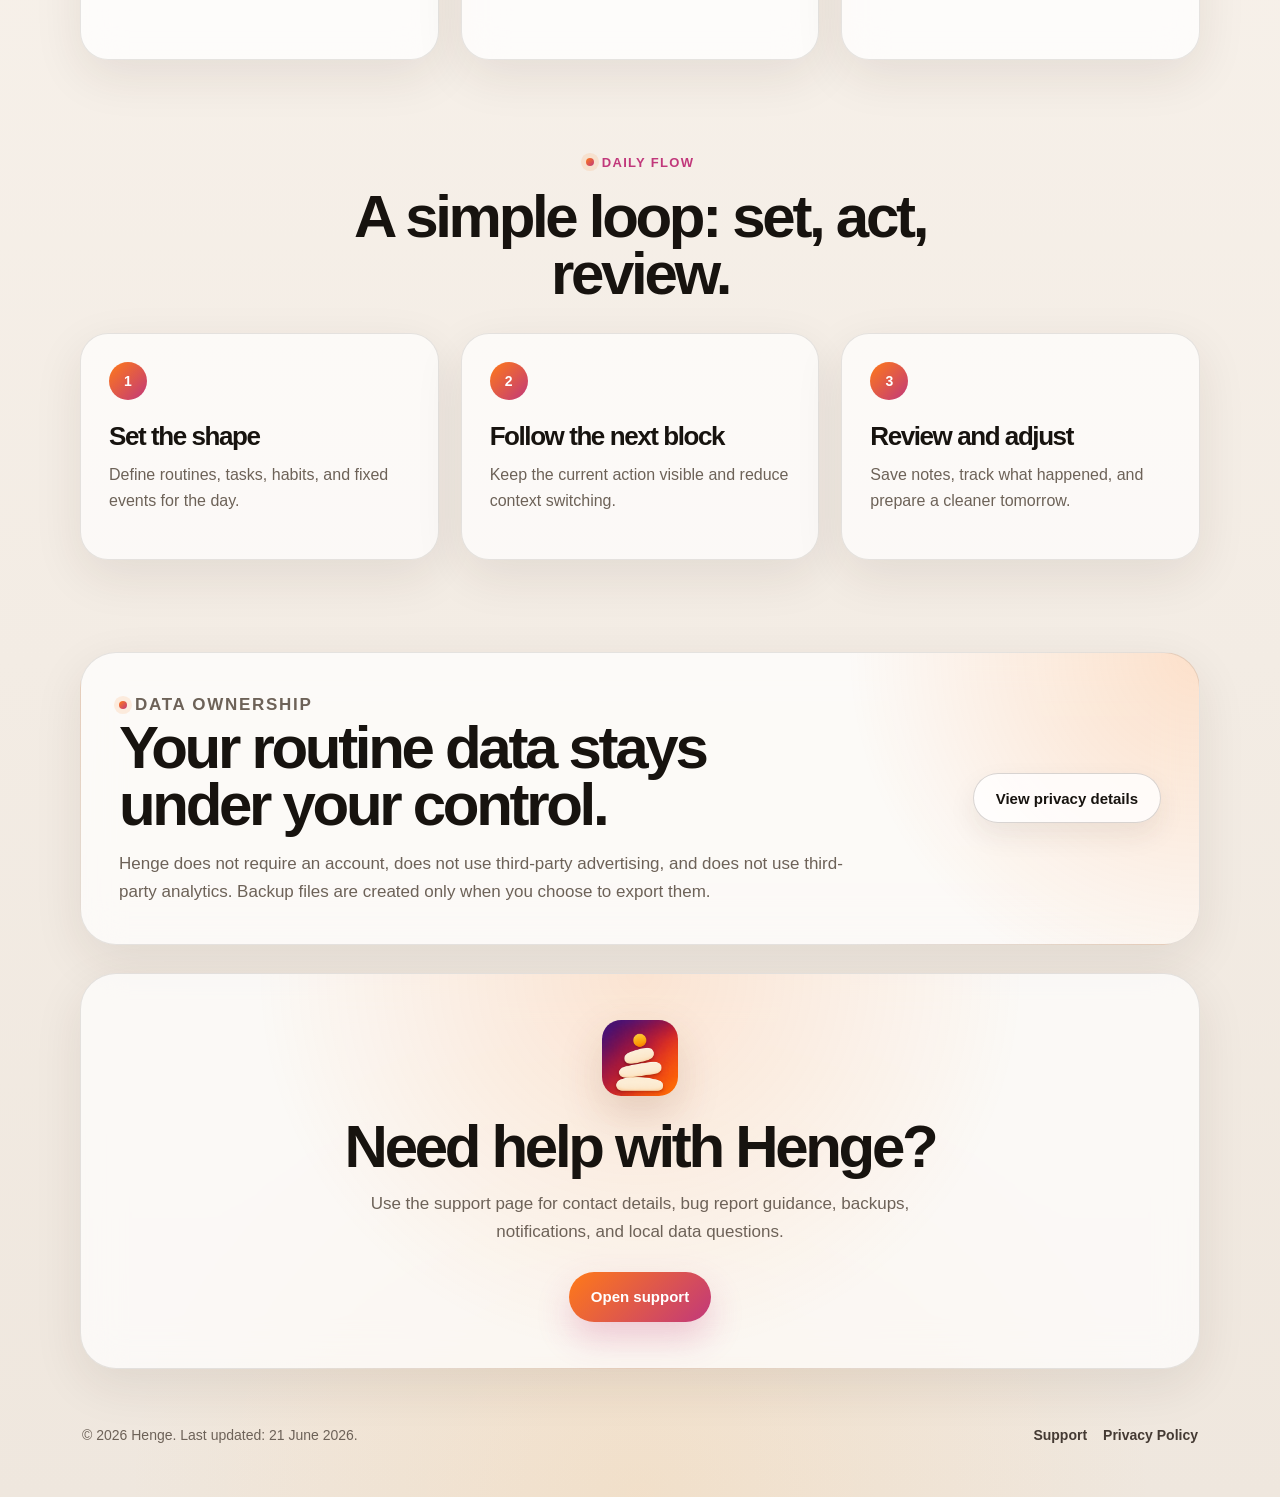
==== commit c7495d9d: "Use relative home link for Henge site" ====
--- a/index.html
+++ b/index.html
@@ -4,7 +4,7 @@
   <meta charset="utf-8">
   <meta name="viewport" content="width=device-width, initial-scale=1">
 
-  <title>HENGE — Routine assistant for daily planning</title>
+  <title>HENGE — Routine assistant</title>
   <meta name="description" content="Henge is a routine assistant app for daily routines, habits, reminders, review notes, and personal schedule tracking.">
 
   <link rel="stylesheet" href="style.css">
@@ -24,13 +24,13 @@
 
   <div class="site-shell">
     <header class="site-header">
-      <a class="brand" href="/henge/" aria-label="Henge home">
+      <a class="brand" href="./" aria-label="Henge home">
         <img src="assets/henge-icon.png" alt="" class="brand-icon">
         <span>HENGE</span>
       </a>
 
       <nav class="site-nav" aria-label="Main navigation">
-        <a aria-current="page" href="/henge/">Home</a>
+        <a aria-current="page" href="./">Home</a>
         <a href="support.html">Support</a>
         <a href="privacy.html">Privacy</a>
       </nav>
@@ -39,9 +39,9 @@
     <main id="main">
       <section class="hero" aria-labelledby="hero-title">
         <div class="hero-copy">
-          <p class="eyebrow">Local-first routine planning</p>
+          <p class="eyebrow">Routine assistant</p>
           <h1 id="hero-title">Build a day that stays in balance.</h1>
-          <p class="hero-text">Henge is a routine assistant for daily tasks, habits, reminders, review notes, and personal schedule tracking. It keeps planning clear without forcing an account or cloud workflow.</p>
+          <p class="hero-text">Henge is a routine assistant for daily tasks, habits, reminders, review notes, and personal schedule tracking. It keeps your routine clear without forcing an account or cloud workflow.</p>
 
           <div class="hero-actions" aria-label="Primary actions">
             <a class="button primary" href="support.html">Get support</a>
@@ -110,7 +110,7 @@
       <section class="section intro-section" aria-labelledby="why-title">
         <div class="section-heading">
           <p class="eyebrow">Why it exists</p>
-          <h2 id="why-title">A calmer planning layer for real days.</h2>
+          <h2 id="why-title">A calmer routine layer for real days.</h2>
         </div>
         <div class="section-copy">
           <p>Most routine tools either become rigid checklists or generic calendars. Henge sits between those modes: it gives your day a structure, keeps reminders close, and leaves enough room for review notes and changes.</p>
@@ -165,7 +165,7 @@
       <section class="privacy-band" aria-labelledby="privacy-title">
         <div>
           <p class="eyebrow">Data ownership</p>
-          <h2 id="privacy-title">Your planning data stays under your control.</h2>
+          <h2 id="privacy-title">Your routine data stays under your control.</h2>
           <p>Henge does not require an account, does not use third-party advertising, and does not use third-party analytics. Backup files are created only when you choose to export them.</p>
         </div>
         <a class="button secondary" href="privacy.html">View privacy details</a>
